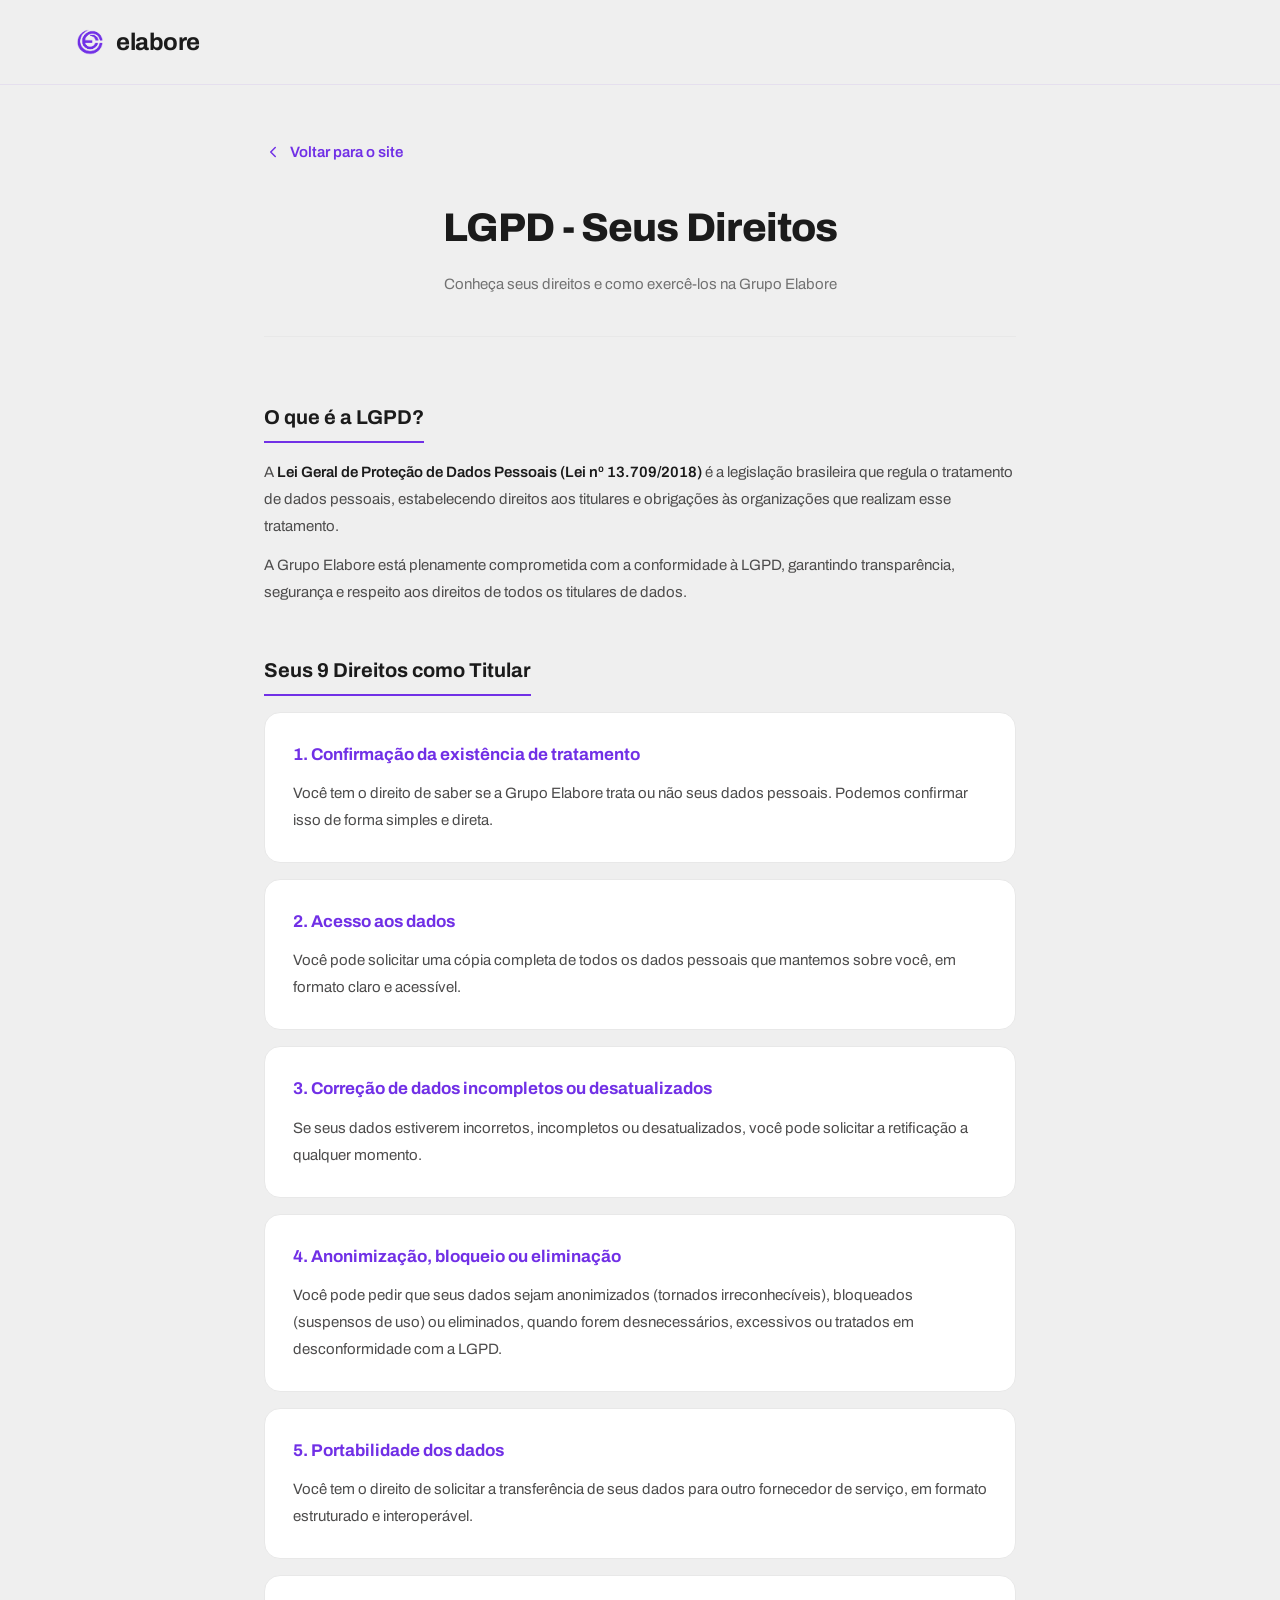
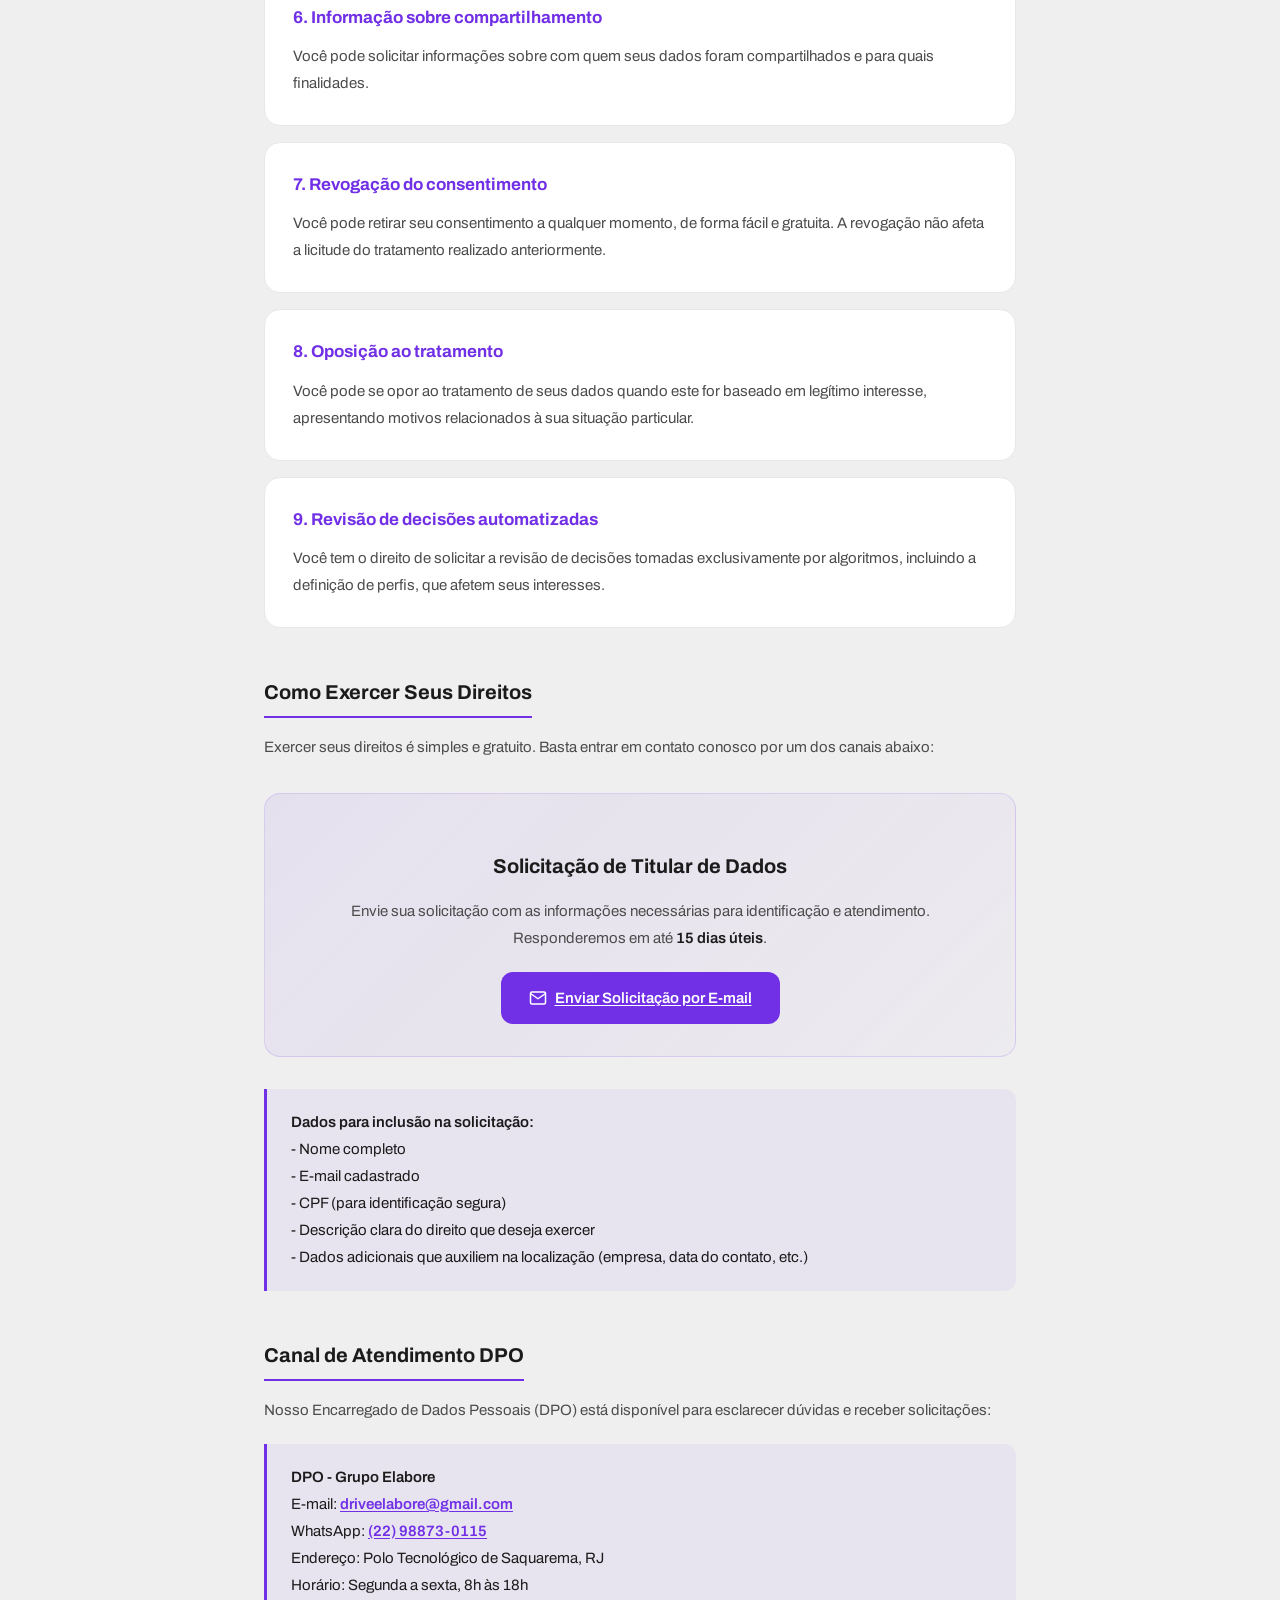
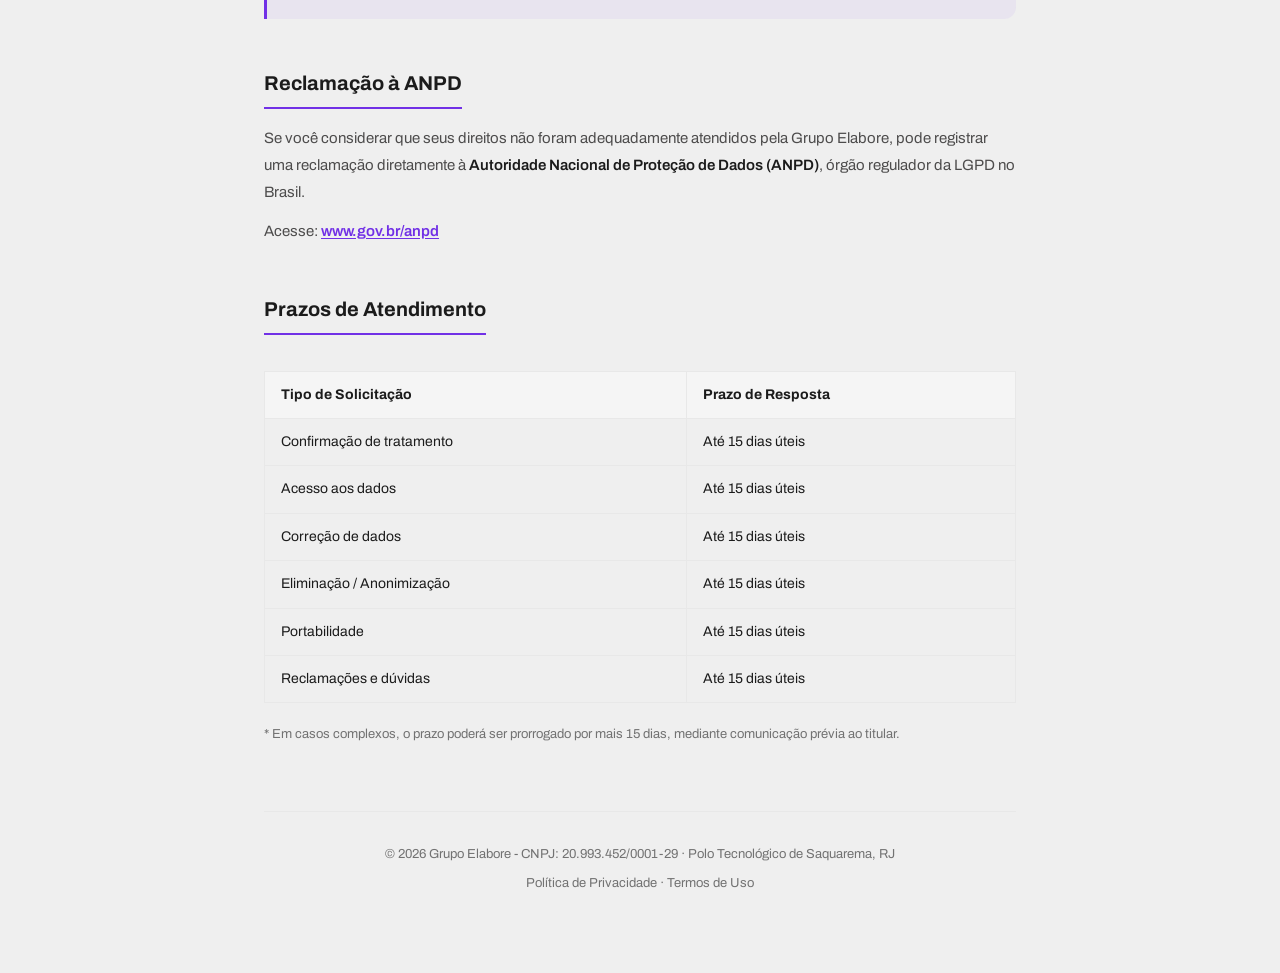
==== lgpd.html @ 18b0e6c8 "site completo" ====
<!DOCTYPE html>
<html lang="pt-BR">
<head>
    <meta charset="UTF-8">
    <meta name="viewport" content="width=device-width, initial-scale=1.0">
    <title>LGPD - Seus Direitos - Grupo Elabore</title>
    <meta name="description" content="Conheça seus direitos sob a LGPD e como exercê-los na Grupo Elabore. Canal direto para solicitações de titulares de dados.">
    <meta name="robots" content="index, follow">

    <link rel="icon" type="image/png" href="img/logo_elabore_roxo.png">
    <link rel="preconnect" href="https://fonts.googleapis.com">
    <link rel="preconnect" href="https://fonts.gstatic.com" crossorigin>
    <link href="https://fonts.googleapis.com/css2?family=Archivo:wght@300;400;500;600;700;800;900&display=swap" rel="stylesheet">
    <link rel="stylesheet" href="style.css">
    <style>
        .legal-page {
            padding: 140px 0 80px;
            background: var(--bg-base);
            min-height: 100vh;
        }
        .legal-page .container {
            max-width: 800px;
        }
        .legal-header {
            text-align: center;
            margin-bottom: 64px;
            padding-bottom: 40px;
            border-bottom: 1px solid var(--border-light);
        }
        .legal-header h1 {
            font-size: clamp(1.75rem, 4vw, 2.5rem);
            font-weight: 800;
            color: var(--text-primary);
            margin-bottom: 12px;
            letter-spacing: -0.02em;
        }
        .legal-header p {
            font-size: 0.9375rem;
            color: var(--text-tertiary);
        }
        .legal-section {
            margin-bottom: 48px;
        }
        .legal-section h2 {
            font-size: 1.25rem;
            font-weight: 700;
            color: var(--text-primary);
            margin-bottom: 16px;
            padding-bottom: 8px;
            border-bottom: 2px solid var(--purple-primary);
            display: inline-block;
        }
        .legal-section h3 {
            font-size: 1.0625rem;
            font-weight: 700;
            color: var(--text-primary);
            margin: 24px 0 12px;
        }
        .legal-section p, .legal-section li {
            font-size: 0.9375rem;
            color: var(--text-secondary);
            line-height: 1.8;
            margin-bottom: 12px;
        }
        .legal-section ul {
            list-style: disc;
            padding-left: 24px;
            margin-bottom: 16px;
        }
        .legal-section ul li {
            margin-bottom: 8px;
        }
        .legal-section strong {
            color: var(--text-primary);
            font-weight: 600;
        }
        .legal-section a {
            color: var(--purple-primary);
            font-weight: 600;
            text-decoration: underline;
            text-underline-offset: 2px;
        }
        .legal-section a:hover {
            color: var(--purple-dark);
        }
        .legal-highlight {
            background: rgba(113, 48, 230, 0.06);
            border-left: 3px solid var(--purple-primary);
            padding: 20px 24px;
            border-radius: 0 var(--radius-md) var(--radius-md) 0;
            margin: 20px 0;
        }
        .legal-highlight p {
            margin: 0;
            color: var(--text-primary);
        }
        .legal-card {
            background: var(--bg-card);
            border: 1px solid var(--border-light);
            border-radius: var(--radius-lg);
            padding: 28px;
            margin-bottom: 16px;
            transition: var(--transition-base);
        }
        .legal-card:hover {
            border-color: rgba(113, 48, 230, 0.2);
            box-shadow: 0 8px 32px rgba(113, 48, 230, 0.06);
        }
        .legal-card h3 {
            margin-top: 0;
            color: var(--purple-primary);
            font-size: 1.0625rem;
        }
        .legal-card p {
            margin-bottom: 0;
        }
        .contact-box {
            background: linear-gradient(135deg, rgba(113, 48, 230, 0.08), rgba(113, 48, 230, 0.02));
            border: 1px solid rgba(113, 48, 230, 0.15);
            border-radius: var(--radius-lg);
            padding: 32px;
            text-align: center;
            margin: 32px 0;
        }
        .contact-box h3 {
            font-size: 1.25rem;
            font-weight: 700;
            color: var(--text-primary);
            margin-bottom: 16px;
        }
        .contact-box p {
            color: var(--text-secondary);
            margin-bottom: 20px;
        }
        .contact-box a {
            display: inline-flex;
            align-items: center;
            gap: 8px;
            padding: 14px 28px;
            background: var(--purple-primary);
            color: var(--text-inverse);
            border-radius: var(--radius-md);
            font-weight: 600;
            font-size: 0.9375rem;
            transition: var(--transition-base);
        }
        .contact-box a:hover {
            background: var(--purple-dark);
            transform: translateY(-2px);
            box-shadow: 0 8px 24px rgba(113, 48, 230, 0.3);
        }
        .legal-footer {
            margin-top: 64px;
            padding-top: 32px;
            border-top: 1px solid var(--border-light);
            text-align: center;
        }
        .legal-footer p {
            font-size: 0.8125rem;
            color: var(--text-tertiary);
        }
        .back-link {
            display: inline-flex;
            align-items: center;
            gap: 8px;
            margin-bottom: 32px;
            color: var(--purple-primary);
            font-weight: 600;
            font-size: 0.9375rem;
            transition: var(--transition-fast);
        }
        .back-link:hover {
            color: var(--purple-dark);
            transform: translateX(-4px);
        }
        @media (max-width: 768px) {
            .legal-page {
                padding: 100px 0 60px;
            }
            .contact-box {
                padding: 24px 20px;
            }
        }
    </style>
<base target="_blank">
</head>
<body>
    <!-- Navigation -->
    <nav class="navbar scrolled" id="navbar">
        <div class="nav-container">
            <a href="index.html" class="nav-logo" target="_self">
                <img src="img/logo_elabore_roxo.png" alt="Grupo Elabore" class="logo-img" width="52" height="52">
                <span class="logo-text">elabore</span>
            </a>
        </div>
    </nav>

    <main class="legal-page">
        <div class="container">
            <a href="index.html" class="back-link" target="_self">
                <svg width="18" height="18" viewBox="0 0 24 24" fill="none" stroke="currentColor" stroke-width="2" stroke-linecap="round" stroke-linejoin="round"><polyline points="15 18 9 12 15 6"/></svg>
                Voltar para o site
            </a>

            <div class="legal-header">
                <h1>LGPD - Seus Direitos</h1>
                <p>Conheça seus direitos e como exercê-los na Grupo Elabore</p>
            </div>

            <div class="legal-section">
                <h2>O que é a LGPD?</h2>
                <p>A <strong>Lei Geral de Proteção de Dados Pessoais (Lei nº 13.709/2018)</strong> é a legislação brasileira que regula o tratamento de dados pessoais, estabelecendo direitos aos titulares e obrigações às organizações que realizam esse tratamento.</p>
                <p>A Grupo Elabore está plenamente comprometida com a conformidade à LGPD, garantindo transparência, segurança e respeito aos direitos de todos os titulares de dados.</p>
            </div>

            <div class="legal-section">
                <h2>Seus 9 Direitos como Titular</h2>

                <div class="legal-card">
                    <h3>1. Confirmação da existência de tratamento</h3>
                    <p>Você tem o direito de saber se a Grupo Elabore trata ou não seus dados pessoais. Podemos confirmar isso de forma simples e direta.</p>
                </div>

                <div class="legal-card">
                    <h3>2. Acesso aos dados</h3>
                    <p>Você pode solicitar uma cópia completa de todos os dados pessoais que mantemos sobre você, em formato claro e acessível.</p>
                </div>

                <div class="legal-card">
                    <h3>3. Correção de dados incompletos ou desatualizados</h3>
                    <p>Se seus dados estiverem incorretos, incompletos ou desatualizados, você pode solicitar a retificação a qualquer momento.</p>
                </div>

                <div class="legal-card">
                    <h3>4. Anonimização, bloqueio ou eliminação</h3>
                    <p>Você pode pedir que seus dados sejam anonimizados (tornados irreconhecíveis), bloqueados (suspensos de uso) ou eliminados, quando forem desnecessários, excessivos ou tratados em desconformidade com a LGPD.</p>
                </div>

                <div class="legal-card">
                    <h3>5. Portabilidade dos dados</h3>
                    <p>Você tem o direito de solicitar a transferência de seus dados para outro fornecedor de serviço, em formato estruturado e interoperável.</p>
                </div>

                <div class="legal-card">
                    <h3>6. Informação sobre compartilhamento</h3>
                    <p>Você pode solicitar informações sobre com quem seus dados foram compartilhados e para quais finalidades.</p>
                </div>

                <div class="legal-card">
                    <h3>7. Revogação do consentimento</h3>
                    <p>Você pode retirar seu consentimento a qualquer momento, de forma fácil e gratuita. A revogação não afeta a licitude do tratamento realizado anteriormente.</p>
                </div>

                <div class="legal-card">
                    <h3>8. Oposição ao tratamento</h3>
                    <p>Você pode se opor ao tratamento de seus dados quando este for baseado em legítimo interesse, apresentando motivos relacionados à sua situação particular.</p>
                </div>

                <div class="legal-card">
                    <h3>9. Revisão de decisões automatizadas</h3>
                    <p>Você tem o direito de solicitar a revisão de decisões tomadas exclusivamente por algoritmos, incluindo a definição de perfis, que afetem seus interesses.</p>
                </div>
            </div>

            <div class="legal-section">
                <h2>Como Exercer Seus Direitos</h2>
                <p>Exercer seus direitos é simples e gratuito. Basta entrar em contato conosco por um dos canais abaixo:</p>

                <div class="contact-box">
                    <h3>Solicitação de Titular de Dados</h3>
                    <p>Envie sua solicitação com as informações necessárias para identificação e atendimento. Responderemos em até <strong>15 dias úteis</strong>.</p>
                    <a href="mailto:driveelabore@gmail.com?subject=Solicitação%20LGPD%20-%20Exercício%20de%20Direitos">
                        <svg width="18" height="18" viewBox="0 0 24 24" fill="none" stroke="currentColor" stroke-width="2" stroke-linecap="round" stroke-linejoin="round"><path d="M4 4h16c1.1 0 2 .9 2 2v12c0 1.1-.9 2-2 2H4c-1.1 0-2-.9-2-2V6c0-1.1.9-2 2-2z"/><polyline points="22,6 12,13 2,6"/></svg>
                        Enviar Solicitação por E-mail
                    </a>
                </div>

                <div class="legal-highlight">
                    <p><strong>Dados para inclusão na solicitação:</strong><br>
                    - Nome completo<br>
                    - E-mail cadastrado<br>
                    - CPF (para identificação segura)<br>
                    - Descrição clara do direito que deseja exercer<br>
                    - Dados adicionais que auxiliem na localização (empresa, data do contato, etc.)</p>
                </div>
            </div>

            <div class="legal-section">
                <h2>Canal de Atendimento DPO</h2>
                <p>Nosso Encarregado de Dados Pessoais (DPO) está disponível para esclarecer dúvidas e receber solicitações:</p>
                <div class="legal-highlight">
                    <p><strong>DPO - Grupo Elabore</strong><br>
                    E-mail: <a href="mailto:driveelabore@gmail.com">driveelabore@gmail.com</a><br>
                    WhatsApp: <a href="https://wa.me/5522988730115">(22) 98873-0115</a><br>
                    Endereço: Polo Tecnológico de Saquarema, RJ<br>
                    Horário: Segunda a sexta, 8h às 18h</p>
                </div>
            </div>

            <div class="legal-section">
                <h2>Reclamação à ANPD</h2>
                <p>Se você considerar que seus direitos não foram adequadamente atendidos pela Grupo Elabore, pode registrar uma reclamação diretamente à <strong>Autoridade Nacional de Proteção de Dados (ANPD)</strong>, órgão regulador da LGPD no Brasil.</p>
                <p>Acesse: <a href="https://www.gov.br/anpd" target="_blank" rel="noopener noreferrer">www.gov.br/anpd</a></p>
            </div>

            <div class="legal-section">
                <h2>Prazos de Atendimento</h2>
                <table class="legal-table" style="width:100%; border-collapse:collapse; margin:20px 0; font-size:0.875rem;">
                    <thead>
                        <tr style="background:var(--bg-alt);">
                            <th style="padding:12px 16px; text-align:left; border:1px solid var(--border-light); font-weight:700;">Tipo de Solicitação</th>
                            <th style="padding:12px 16px; text-align:left; border:1px solid var(--border-light); font-weight:700;">Prazo de Resposta</th>
                        </tr>
                    </thead>
                    <tbody>
                        <tr>
                            <td style="padding:12px 16px; border:1px solid var(--border-light);">Confirmação de tratamento</td>
                            <td style="padding:12px 16px; border:1px solid var(--border-light);">Até 15 dias úteis</td>
                        </tr>
                        <tr>
                            <td style="padding:12px 16px; border:1px solid var(--border-light);">Acesso aos dados</td>
                            <td style="padding:12px 16px; border:1px solid var(--border-light);">Até 15 dias úteis</td>
                        </tr>
                        <tr>
                            <td style="padding:12px 16px; border:1px solid var(--border-light);">Correção de dados</td>
                            <td style="padding:12px 16px; border:1px solid var(--border-light);">Até 15 dias úteis</td>
                        </tr>
                        <tr>
                            <td style="padding:12px 16px; border:1px solid var(--border-light);">Eliminação / Anonimização</td>
                            <td style="padding:12px 16px; border:1px solid var(--border-light);">Até 15 dias úteis</td>
                        </tr>
                        <tr>
                            <td style="padding:12px 16px; border:1px solid var(--border-light);">Portabilidade</td>
                            <td style="padding:12px 16px; border:1px solid var(--border-light);">Até 15 dias úteis</td>
                        </tr>
                        <tr>
                            <td style="padding:12px 16px; border:1px solid var(--border-light);">Reclamações e dúvidas</td>
                            <td style="padding:12px 16px; border:1px solid var(--border-light);">Até 15 dias úteis</td>
                        </tr>
                    </tbody>
                </table>
                <p style="font-size:0.8125rem; color:var(--text-tertiary);">* Em casos complexos, o prazo poderá ser prorrogado por mais 15 dias, mediante comunicação prévia ao titular.</p>
            </div>

            <div class="legal-footer">
                <p>© 2026 Grupo Elabore - CNPJ: 20.993.452/0001-29 · Polo Tecnológico de Saquarema, RJ</p>
                <p style="margin-top: 8px;"><a href="politica-de-privacidade.html" target="_self">Política de Privacidade</a> · <a href="termos-de-uso.html" target="_self">Termos de Uso</a></p>
            </div>
        </div>
    </main>
</body>
</html>
---- style.css ----
/* ========================================
   GRUPO ELABORE - STYLE.CSS
   Light Mode Premium | Paleta: Branco · Preto · Roxo
   ======================================== */

/* CSS Variables - Paleta Light Mode Elabore */
:root {
    /* Roxo - Cor de Destaque */
    --purple-primary: #7130E6;
    --purple-light: #9B6AF0;
    --purple-dark: #5A1EB8;
    --purple-glow: rgba(113, 48, 230, 0.12);

    /* Fundos */
    --bg-base: #EFEFEF;
    --bg-card: #FFFFFF;
    --bg-alt: #F5F5F5;
    --bg-dark: #1B1B1B;
    --bg-dark-pure: #000000;

    /* Textos */
    --text-primary: #1B1B1B;
    --text-secondary: #4D4C4C;
    --text-tertiary: #727272;
    --text-muted: #989595;
    --text-inverse: #FFFFFF;

    /* Bordas */
    --border-light: #E8E8E8;
    --border-medium: #D9D9D9;
    --border-dark: #272727;

    /* Tipografia */
    --font-family: 'Archivo', -apple-system, BlinkMacSystemFont, 'Segoe UI', sans-serif;

    /* Espaçamento */
    --section-padding: 140px;
    --container-max: 1200px;
    --container-padding: 24px;

    /* Transições */
    --transition-fast: 0.2s cubic-bezier(0.4, 0, 0.2, 1);
    --transition-base: 0.3s cubic-bezier(0.4, 0, 0.2, 1);
    --transition-slow: 0.5s cubic-bezier(0.4, 0, 0.2, 1);
    --transition-smooth: 0.6s cubic-bezier(0.16, 1, 0.3, 1);

    /* Bordas */
    --radius-sm: 6px;
    --radius-md: 12px;
    --radius-lg: 16px;
    --radius-xl: 24px;
}

/* Reset & Base */
*, *::before, *::after {
    margin: 0;
    padding: 0;
    box-sizing: border-box;
}

html {
    scroll-behavior: smooth;
    font-size: 16px;
    -webkit-font-smoothing: antialiased;
    -moz-osx-font-smoothing: grayscale;
}

body {
    font-family: var(--font-family);
    background-color: var(--bg-base);
    color: var(--text-primary);
    line-height: 1.6;
    overflow-x: hidden;
}

a {
    color: inherit;
    text-decoration: none;
}

ul {
    list-style: none;
}

img {
    max-width: 100%;
    height: auto;
    display: block;
}

/* Container */
.container {
    max-width: var(--container-max);
    margin: 0 auto;
    padding: 0 var(--container-padding);
}

/* ========================================
   NAVIGATION
   ======================================== */

.navbar {
    position: fixed;
    top: 0;
    left: 0;
    right: 0;
    z-index: 1000;
    padding: 20px 0;
    transition: var(--transition-base);
    transform: translateY(0) !important;
}

.navbar.scrolled {
    background: rgba(239, 239, 239, 0.92);
    backdrop-filter: blur(20px);
    -webkit-backdrop-filter: blur(20px);
    border-bottom: 1px solid rgba(113, 48, 230, 0.08);
    padding: 16px 0;
}

.nav-container {
    max-width: var(--container-max);
    margin: 0 auto;
    padding: 0 var(--container-padding);
    display: flex;
    align-items: center;
    justify-content: space-between;
}

.nav-logo {
    display: flex;
    align-items: center;
    gap: 0px;
    color: var(--text-primary);
    font-weight: 700;
    font-size: 1.5rem;
    letter-spacing: -0.02em;
    transition: var(--transition-fast);
}

.logo-img {
    width: 52px;
    height: 52px;
    object-fit: contain;
    transition: var(--transition-base);
}

.nav-logo:hover .logo-img {
    transform: rotate(8deg) scale(1.05);
}

.logo-text {
    position: relative;
}

.logo-text::after {
    content: '';
    position: absolute;
    bottom: -2px;
    left: 0;
    width: 0;
    height: 2px;
    background: var(--purple-primary);
    transition: var(--transition-base);
}

.nav-logo:hover .logo-text::after {
    width: 100%;
}

.nav-menu {
    display: flex;
    align-items: center;
    gap: 8px;
}

.nav-link {
    padding: 10px 18px;
    font-size: 0.875rem;
    font-weight: 500;
    color: var(--text-tertiary);
    border-radius: var(--radius-md);
    transition: var(--transition-fast);
    position: relative;
}

.nav-link:hover {
    color: var(--text-primary);
    background: rgba(0, 0, 0, 0.04);
}

.nav-link.active {
    color: var(--purple-primary);
    background: rgba(113, 48, 230, 0.08);
    font-weight: 600;
}

.nav-cta {
    background: var(--purple-primary);
    color: var(--text-inverse) !important;
    font-weight: 600;
    margin-left: 8px;
}

.nav-cta:hover {
    background: var(--purple-dark);
    transform: translateY(-1px);
    box-shadow: 0 4px 20px rgba(113, 48, 230, 0.3);
}

.nav-cta.active {
    background: var(--purple-dark);
    color: var(--text-inverse) !important;
}

/* Mobile Menu Toggle */
.nav-toggle {
    display: none;
    flex-direction: column;
    gap: 5px;
    background: none;
    border: none;
    cursor: pointer;
    padding: 8px;
    z-index: 1001;
}

.nav-toggle span {
    display: block;
    width: 24px;
    height: 2px;
    background: var(--text-primary);
    border-radius: 2px;
    transition: var(--transition-base);
    transform-origin: center;
}

.nav-toggle.active span:nth-child(1) {
    transform: translateY(7px) rotate(45deg);
}

.nav-toggle.active span:nth-child(2) {
    opacity: 0;
    transform: scaleX(0);
}

.nav-toggle.active span:nth-child(3) {
    transform: translateY(-7px) rotate(-45deg);
}

/* ========================================
   HERO SECTION
   ======================================== */

.hero {
    position: relative;
    min-height: 100vh;
    display: flex;
    align-items: center;
    justify-content: center;
    overflow: hidden;
    padding: 120px 0 80px;
    background: var(--bg-base);
}

.hero-bg {
    position: absolute;
    inset: 0;
    z-index: 0;
}

.hero-gradient {
    position: absolute;
    inset: 0;
    background: 
        radial-gradient(ellipse 80% 60% at 50% 120%, rgba(113, 48, 230, 0.10) 0%, transparent 70%),
        radial-gradient(ellipse 50% 40% at 80% 20%, rgba(113, 48, 230, 0.05) 0%, transparent 60%);
}

.hero-grid {
    position: absolute;
    inset: 0;
    background-image: 
        linear-gradient(rgba(113, 48, 230, 0.05) 1px, transparent 1px),
        linear-gradient(90deg, rgba(113, 48, 230, 0.05) 1px, transparent 1px);
    background-size: 60px 60px;
    mask-image: radial-gradient(ellipse 70% 60% at 50% 50%, black 40%, transparent 80%);
    -webkit-mask-image: radial-gradient(ellipse 70% 60% at 50% 50%, black 40%, transparent 80%);
}

.hero-content {
    position: relative;
    z-index: 1;
    max-width: 1200px;
    margin: 0 auto;
    padding: 0 var(--container-padding);
    display: grid;
    grid-template-columns: 1.1fr 0.9fr;
    gap: 60px;
    align-items: center;
    width: 100%;
}

.hero-text {
    text-align: left;
}

.hero-title {
    font-size: clamp(2.5rem, 5vw, 4rem);
    font-weight: 800;
    line-height: 1.15;
    letter-spacing: -0.03em;
    color: var(--text-primary);
    margin-bottom: 28px;
}

/* Desktop: 2 line groups, inline words */
.hero-line-group {
    display: block;
}

.hero-title .line {
    display: inline;
    margin-right: 0.3em;
}

.hero-title .line:last-child {
    margin-right: 0;
}

.hero-subtitle {
    font-size: clamp(1rem, 1.5vw, 1.25rem);
    color: var(--text-secondary);
    max-width: 540px;
    line-height: 1.7;
    font-weight: 400;
    margin-bottom: 40px;
}

.hero-actions {
    display: flex;
    gap: 16px;
    flex-wrap: wrap;
    margin-bottom: 0;
}

/* Hero Visual / Image */
.hero-visual {
    position: relative;
    display: flex;
    align-items: center;
    justify-content: center;
}

.hero-image-wrap {
    position: relative;
    width: 100%;
    border-radius: var(--radius-xl);
    overflow: hidden;
    box-shadow: 0 24px 80px rgba(113, 48, 230, 0.15), 0 8px 24px rgba(0, 0, 0, 0.08);
}

.hero-image {
    width: 100%;
    height: auto;
    display: block;
    border-radius: var(--radius-xl);
    transition: var(--transition-slow);
}

.hero-image-glow {
    position: absolute;
    inset: -20px;
    background: radial-gradient(circle at 50% 50%, rgba(113, 48, 230, 0.2) 0%, transparent 70%);
    z-index: -1;
    filter: blur(40px);
    opacity: 0.6;
}

.hero-visual:hover .hero-image {
    transform: scale(1.02);
}

/* Buttons */
.btn {
    display: inline-flex;
    align-items: center;
    gap: 10px;
    padding: 14px 28px;
    font-family: var(--font-family);
    font-size: 0.9375rem;
    font-weight: 600;
    border-radius: var(--radius-md);
    border: none;
    cursor: pointer;
    transition: var(--transition-base);
    position: relative;
    overflow: hidden;
}

.btn-primary {
    background: var(--purple-primary);
    color: var(--text-inverse);
}

.btn-primary::before {
    content: '';
    position: absolute;
    inset: 0;
    background: linear-gradient(135deg, var(--purple-light), var(--purple-primary));
    opacity: 0;
    transition: var(--transition-base);
}

.btn-primary:hover {
    transform: translateY(-2px);
    box-shadow: 0 8px 32px rgba(113, 48, 230, 0.3);
}

.btn-primary:hover::before {
    opacity: 1;
}

.btn-primary span,
.btn-primary svg {
    position: relative;
    z-index: 1;
}

.btn-ghost {
    background: transparent;
    color: var(--text-secondary);
    border: 1.5px solid var(--border-light);
}

.btn-ghost:hover {
    border-color: var(--purple-primary);
    color: var(--purple-primary);
    background: rgba(113, 48, 230, 0.04);
}

.btn-ghost-light {
    color: rgba(255, 255, 255, 0.85);
    border-color: rgba(255, 255, 255, 0.25);
}

.btn-ghost-light:hover {
    background: rgba(255, 255, 255, 0.1);
    border-color: rgba(255, 255, 255, 0.5);
    color: var(--text-inverse);
}

.btn-large {
    padding: 18px 36px;
    font-size: 1rem;
}

.btn-full {
    width: 100%;
    justify-content: center;
}

/* Hero Stats */
.hero-stats {
    grid-column: 1 / -1;
    display: flex;
    align-items: center;
    justify-content: flex-start;
    gap: 40px;
    flex-wrap: wrap;
    margin-top: 48px;
    padding-top: 48px;
    border-top: 1px solid var(--border-light);
}

.stat {
    text-align: left;
}

.stat-number {
    font-size: 2.5rem;
    font-weight: 800;
    color: var(--text-primary);
    line-height: 1;
}

.stat-suffix {
    font-size: 1.5rem;
    font-weight: 700;
    color: var(--purple-primary);
}

.stat-label {
    display: block;
    font-size: 0.8125rem;
    color: var(--text-tertiary);
    margin-top: 8px;
    font-weight: 500;
}

.stat-divider {
    width: 1px;
    height: 40px;
    background: var(--border-medium);
}

/* ========================================
   LEAD FORM SECTION
   ======================================== */

.lead-form {
    padding: 48px 0;
    background: var(--bg-base);
    position: relative;
    z-index: 2;
}

.lead-form-header {
    text-align: center;
    margin-bottom: 40px;
}

.lead-form-title {
    font-size: clamp(1.5rem, 3vw, 2rem);
    font-weight: 800;
    line-height: 1.2;
    letter-spacing: -0.02em;
    color: var(--text-primary);
    margin-bottom: 12px;
}

.lead-form-subtitle {
    font-size: 1rem;
    color: var(--text-secondary);
    line-height: 1.6;
}

.lead-form-wrapper {
    max-width: 520px;
    margin: 0 auto;
    border-radius: 24px;
    padding: 0;
}

.lead-form-grid {
    display: flex;
    flex-direction: column;
    gap: 16px;
}

.form-field {
    position: relative;
}

.form-field--full {
    width: 100%;
}

.form-field input,
.form-field select {
    width: 100%;
    padding: 18px 18px;
    background: var(--bg-card);
    border: 1px solid var(--border-light);
    border-radius: 8px;
    font-family: var(--font-family);
    font-size: 1rem;
    color: var(--text-primary);
    outline: none;
    transition: var(--transition-fast);
    appearance: none;
    -webkit-appearance: none;
    box-shadow: 0 1px 3px rgba(0, 0, 0, 0.04);
}

.form-field input::placeholder {
    color: var(--text-muted);
}

.form-field input:focus,
.form-field select:focus {
    border-color: var(--purple-primary);
    box-shadow: 0 0 0 3px rgba(113, 48, 230, 0.1);
}

.form-field select {
    cursor: pointer;
    background-image: url("data:image/svg+xml,%3Csvg xmlns='http://www.w3.org/2000/svg' width='16' height='16' viewBox='0 0 24 24' fill='none' stroke='%23989595' stroke-width='2'%3E%3Cpolyline points='6 9 12 15 18 9'%3E%3C/polyline%3E%3C/svg%3E");
    background-repeat: no-repeat;
    background-position: right 16px center;
    padding-right: 44px;
    color: var(--text-muted);
}

.form-field select:valid {
    color: var(--text-primary);
}

.form-field select option {
    color: var(--text-primary);
    background: var(--bg-card);
}

.form-field--phone {
    display: flex;
    align-items: center;
    background: var(--bg-card);
    border: 1px solid var(--border-light);
    border-radius: 8px;
    padding: 0 18px;
    transition: var(--transition-fast);
    box-shadow: 0 1px 3px rgba(0, 0, 0, 0.04);
}

.form-field--phone:focus-within {
    border-color: var(--purple-primary);
    box-shadow: 0 0 0 3px rgba(113, 48, 230, 0.1);
}

.phone-flag {
    font-size: 1.25rem;
    margin-right: 10px;
    line-height: 1;
    user-select: none;
}

.form-field--phone input {
    border: none;
    background: transparent;
    padding: 18px 0;
    box-shadow: none;
    flex: 1;
}

.form-field--phone input:focus {
    box-shadow: none;
}

.btn-lead {
    width: 100%;
    padding: 20px 28px;
    background: #16a34a;
    color: #FFFFFF;
    font-family: var(--font-family);
    font-size: 1.0625rem;
    font-weight: 700;
    border: none;
    border-radius: 8px;
    cursor: pointer;
    transition: var(--transition-base);
    display: flex;
    align-items: center;
    justify-content: center;
    gap: 10px;
    letter-spacing: -0.01em;
    box-shadow: 0 2px 8px rgba(22, 163, 74, 0.15);
}

.btn-lead:hover {
    background: #15803d;
    transform: translateY(-2px);
    box-shadow: 0 8px 24px rgba(22, 163, 74, 0.3);
}

.btn-lead:active {
    transform: translateY(0);
}

/* ========================================
   SECTIONS COMMON
   ======================================== */

.section-eyebrow {
    display: inline-flex;
    align-items: center;
    gap: 12px;
    margin-bottom: 24px;
    font-size: 0.8125rem;
    font-weight: 600;
    letter-spacing: 0.15em;
    text-transform: uppercase;
    color: var(--purple-primary);
}

.eyebrow-line {
    display: block;
    width: 32px;
    height: 1px;
    background: var(--purple-primary);
}

.section-title {
    font-size: clamp(1.875rem, 4vw, 3rem);
    font-weight: 800;
    line-height: 1.15;
    letter-spacing: -0.02em;
    color: var(--text-primary);
}

.section-title .highlight {
    color: var(--purple-primary);
}

.section-body {
    font-size: 1.0625rem;
    color: var(--text-secondary);
    line-height: 1.8;
    margin-bottom: 20px;
}

.section-header {
    margin-bottom: 64px;
}

.section-header.center {
    text-align: center;
}

/* ========================================
   ABOUT SECTION
   ======================================== */

.about {
    padding: var(--section-padding) 0;
    background: var(--bg-base);
    position: relative;
}

.about::before {
    content: '';
    position: absolute;
    top: 0;
    left: 0;
    right: 0;
    height: 1px;
    background: linear-gradient(90deg, transparent, var(--border-light), transparent);
}

.about-grid {
    display: grid;
    grid-template-columns: 1.3fr 0.7fr;
    gap: 60px;
    align-items: start;
}

.about-text {
    position: static;
}

.about-title {
    font-size: clamp(1.75rem, 3.5vw, 2.5rem);
    line-height: 1.25;
    margin-bottom: 32px;
}

.about-visual {
    display: flex;
    flex-direction: column;
    gap: 20px;
}

.pillars-column {
    display: flex;
    flex-direction: column;
    gap: 16px;
}

.pillar-card {
    background: linear-gradient(135deg, rgba(113, 48, 230, 0.04), rgba(255, 255, 255, 0.9));
    border: 1px solid var(--border-light);
    border-radius: var(--radius-lg);
    padding: 28px;
    transition: var(--transition-base);
    position: relative;
    overflow: hidden;
    box-shadow: 0 2px 12px rgba(0, 0, 0, 0.03);
}

.pillar-card::before {
    content: '';
    position: absolute;
    top: 0;
    left: 0;
    width: 3px;
    height: 100%;
    background: var(--purple-primary);
    transform: scaleY(0);
    transition: var(--transition-base);
}

.pillar-card:hover {
    border-color: rgba(113, 48, 230, 0.2);
    transform: translateX(8px);
    background: linear-gradient(135deg, rgba(113, 48, 230, 0.06), rgba(255, 255, 255, 1));
    box-shadow: 0 8px 32px rgba(113, 48, 230, 0.08);
}

.pillar-card:hover::before {
    transform: scaleY(1);
}

.pillar-icon {
    width: 48px;
    height: 48px;
    display: flex;
    align-items: center;
    justify-content: center;
    background: rgba(113, 48, 230, 0.08);
    border-radius: var(--radius-md);
    color: var(--purple-primary);
    margin-bottom: 16px;
}

.pillar-card h3 {
    font-size: 1.125rem;
    font-weight: 700;
    color: var(--text-primary);
    margin-bottom: 8px;
}

.pillar-card p {
    font-size: 0.9375rem;
    color: var(--text-tertiary);
    line-height: 1.6;
}

/* ========================================
   SERVICES SECTION
   ======================================== */

.services {
    padding: var(--section-padding) 0;
    background: var(--bg-alt);
    position: relative;
}

.services-grid {
    display: grid;
    grid-template-columns: repeat(4, 1fr);
    gap: 24px;
}

.service-card {
    background: var(--bg-card);
    border: 1px solid var(--border-light);
    border-radius: var(--radius-lg);
    padding: 36px;
    transition: var(--transition-base);
    position: relative;
    overflow: hidden;
    box-shadow: 0 2px 12px rgba(0, 0, 0, 0.03);
}

.service-card::after {
    content: '';
    position: absolute;
    top: 0;
    left: 0;
    right: 0;
    height: 1px;
    background: linear-gradient(90deg, transparent, var(--purple-primary), transparent);
    opacity: 0;
    transition: var(--transition-base);
}

.service-card:hover {
    border-color: rgba(113, 48, 230, 0.2);
    transform: translateY(-4px);
    box-shadow: 0 20px 60px rgba(0, 0, 0, 0.08);
}

.service-card:hover::after {
    opacity: 1;
}

.service-number {
    font-size: 0.75rem;
    font-weight: 700;
    color: var(--purple-primary);
    letter-spacing: 0.1em;
    margin-bottom: 20px;
    opacity: 0.7;
}

.service-icon {
    width: 44px;
    height: 44px;
    display: flex;
    align-items: center;
    justify-content: center;
    background: rgba(113, 48, 230, 0.06);
    border-radius: var(--radius-sm);
    color: var(--purple-primary);
    margin-bottom: 20px;
}

.service-card h3 {
    font-size: 1.125rem;
    font-weight: 700;
    color: var(--text-primary);
    margin-bottom: 12px;
    line-height: 1.3;
}

.service-card > p {
    font-size: 0.9375rem;
    color: var(--text-tertiary);
    line-height: 1.6;
    margin-bottom: 20px;
}

.service-list {
    display: flex;
    flex-direction: column;
    gap: 10px;
}

.service-list li {
    font-size: 0.875rem;
    color: var(--text-secondary);
    line-height: 1.5;
    position: relative;
    padding-left: 20px;
}

.service-list li::before {
    content: '';
    position: absolute;
    left: 0;
    top: 7px;
    width: 8px;
    height: 8px;
    background: var(--purple-primary);
    border-radius: 50%;
    opacity: 0.8;
}

/* ========================================
   METHODOLOGY SECTION
   ======================================== */

.methodology {
    padding: var(--section-padding) 0;
    background: var(--bg-base);
    position: relative;
}

.methodology-timeline {
    position: relative;
    max-width: 800px;
    margin: 0 auto;
}

.timeline-line {
    position: absolute;
    left: 50%;
    top: 0;
    bottom: 0;
    width: 1px;
    background: linear-gradient(to bottom, var(--border-light), var(--purple-primary), var(--border-light));
    transform: translateX(-50%);
}

.timeline-steps {
    display: flex;
    flex-direction: column;
    gap: 48px;
}

.timeline-step {
    display: flex;
    align-items: flex-start;
    gap: 40px;
    position: relative;
}

.timeline-step:nth-child(odd) {
    flex-direction: row;
    padding-right: calc(50% + 40px);
    text-align: right;
}

.timeline-step:nth-child(even) {
    flex-direction: row-reverse;
    padding-left: calc(50% + 40px);
    text-align: left;
}

.step-number {
    position: absolute;
    left: 50%;
    transform: translateX(-50%);
    width: 48px;
    height: 48px;
    display: flex;
    align-items: center;
    justify-content: center;
    background: var(--bg-card);
    border: 2px solid var(--purple-primary);
    border-radius: 50%;
    font-size: 0.875rem;
    font-weight: 700;
    color: var(--purple-primary);
    z-index: 2;
    box-shadow: 0 0 20px rgba(113, 48, 230, 0.1);
}

.step-content h3 {
    font-size: 1.25rem;
    font-weight: 700;
    color: var(--text-primary);
    margin-bottom: 8px;
}

.step-content p {
    font-size: 0.9375rem;
    color: var(--text-tertiary);
    line-height: 1.6;
}

/* ========================================
   DIFFERENTIATORS SECTION
   ======================================== */

.differentiators {
    padding: var(--section-padding) 0;
    background: var(--bg-alt);
}

.diff-grid {
    display: grid;
    grid-template-columns: 1fr 1.2fr;
    gap: 80px;
    align-items: start;
}

.diff-left {
    position: sticky;
    top: 120px;
}

.diff-right {
    display: flex;
    flex-direction: column;
    gap: 28px;
}

.diff-item {
    display: flex;
    gap: 20px;
    align-items: flex-start;
    padding: 24px;
    border-radius: var(--radius-lg);
    transition: var(--transition-base);
    border: 1px solid transparent;
    background: var(--bg-card);
    box-shadow: 0 2px 12px rgba(0, 0, 0, 0.03);
}

.diff-item:hover {
    background: rgba(113, 48, 230, 0.03);
    border-color: rgba(113, 48, 230, 0.12);
    box-shadow: 0 8px 32px rgba(113, 48, 230, 0.06);
}

.diff-check {
    width: 36px;
    height: 36px;
    min-width: 36px;
    display: flex;
    align-items: center;
    justify-content: center;
    background: rgba(113, 48, 230, 0.1);
    border-radius: 50%;
    color: var(--purple-primary);
    margin-top: 2px;
}

.diff-text h4 {
    font-size: 1.0625rem;
    font-weight: 700;
    color: var(--text-primary);
    margin-bottom: 6px;
}

.diff-text p {
    font-size: 0.9375rem;
    color: var(--text-tertiary);
    line-height: 1.6;
}

/* ========================================
   RESULTS / TESTIMONIALS
   ======================================== */

.results {
    padding: var(--section-padding) 0;
    background: var(--bg-base);
    position: relative;
}

.results::before {
    content: '';
    position: absolute;
    top: 0;
    left: 0;
    right: 0;
    height: 1px;
    background: linear-gradient(90deg, transparent, var(--border-light), transparent);
}

.testimonials-grid {
    display: grid;
    grid-template-columns: repeat(3, 1fr);
    gap: 24px;
}

.testimonial-card {
    background: linear-gradient(135deg, rgba(255,255,255,0.95), rgba(245,245,245,0.95));
    border: 1px solid var(--border-light);
    border-radius: var(--radius-lg);
    padding: 36px;
    transition: var(--transition-base);
    position: relative;
    box-shadow: 0 2px 12px rgba(0, 0, 0, 0.03);
}

.testimonial-card:hover {
    border-color: rgba(113, 48, 230, 0.15);
    transform: translateY(-4px);
    box-shadow: 0 20px 60px rgba(0, 0, 0, 0.06);
}

.testimonial-quote {
    color: var(--purple-primary);
    opacity: 0.3;
    margin-bottom: 20px;
}

.testimonial-text {
    font-size: 1rem;
    color: var(--text-secondary);
    line-height: 1.7;
    margin-bottom: 28px;
    font-style: italic;
}

.testimonial-author {
    display: flex;
    align-items: center;
    gap: 14px;
}

.author-avatar {
    width: 44px;
    height: 44px;
    border-radius: 50%;
    object-fit: cover;
    display: block;
    border: 2px solid rgba(113, 48, 230, 0.15);
}

.author-info {
    display: flex;
    flex-direction: column;
}

.author-name {
    font-size: 0.9375rem;
    font-weight: 600;
    color: var(--text-primary);
}

.author-role {
    font-size: 0.8125rem;
    color: var(--text-tertiary);
}

/* ========================================
   CLIENTS SECTION - CAROUSEL
   ======================================== */

.clients {
    padding: var(--section-padding) 0;
    background: var(--bg-alt);
    position: relative;
}

/* Carousel Container */
.clients-carousel {
    position: relative;
    max-width: 100%;
    margin: 0 auto;
}

.carousel-viewport {
    overflow: hidden;
    border-radius: var(--radius-lg);
    padding: 8px 0;
}

.carousel-track {
    display: flex;
    gap: 20px;
    transition: transform 0.5s cubic-bezier(0.16, 1, 0.3, 1);
    will-change: transform;
}

/* Client Cards - Fundo Roxo Escuro */
.client-card {
    background: #1a0a2e;
    border: 1px solid rgba(113, 48, 230, 0.25);
    border-radius: var(--radius-lg);
    padding: 32px 24px;
    display: flex;
    align-items: center;
    justify-content: center;
    min-height: 180px;
    min-width: 220px;
    flex: 0 0 calc(25% - 15px);
    transition: var(--transition-base);
    box-shadow: 0 4px 20px rgba(0, 0, 0, 0.25);
    position: relative;
    overflow: hidden;
}

.client-card::before {
    content: '';
    position: absolute;
    top: 0;
    left: 0;
    right: 0;
    height: 2px;
    background: linear-gradient(90deg, transparent, var(--purple-primary), transparent);
    opacity: 0;
    transition: var(--transition-base);
}

.client-card:hover {
    border-color: var(--purple-primary);
    transform: translateY(-6px);
    box-shadow: 0 16px 48px rgba(113, 48, 230, 0.25);
}

.client-card:hover::before {
    opacity: 1;
}

.client-logo-wrap {
    display: flex;
    align-items: center;
    justify-content: center;
    width: 100%;
    height: 100%;
}

.client-logo-wrap img {
    max-width: 100%;
    max-height: 110px;
    width: auto;
    height: auto;
    object-fit: contain;
    filter: brightness(0.85) opacity(0.95);
    transition: var(--transition-base);
}

.client-card:hover .client-logo-wrap img {
    filter: brightness(1.15) opacity(1);
}

/* Logo Daniela Vianello - destaque ampliado */
.logo-daniela img {
    transform: scale(2.4);
    filter: brightness(0.95) opacity(1);
    max-height: 160px;
}

.client-card:hover .logo-daniela img {
    transform: scale(2.6);
    filter: brightness(1.25) opacity(1);
}

/* Carousel Buttons */
.carousel-btn {
    position: absolute;
    top: 50%;
    transform: translateY(-50%);
    width: 48px;
    height: 48px;
    display: flex;
    align-items: center;
    justify-content: center;
    background: var(--bg-card);
    border: 1px solid var(--border-light);
    border-radius: 50%;
    color: var(--text-secondary);
    cursor: pointer;
    transition: var(--transition-base);
    z-index: 10;
    box-shadow: 0 4px 16px rgba(0, 0, 0, 0.08);
}

.carousel-btn:hover {
    background: var(--purple-primary);
    border-color: var(--purple-primary);
    color: var(--text-inverse);
    transform: translateY(-50%) scale(1.08);
    box-shadow: 0 8px 24px rgba(113, 48, 230, 0.3);
}

.carousel-btn:active {
    transform: translateY(-50%) scale(0.96);
}

.carousel-btn:disabled {
    opacity: 0.35;
    cursor: not-allowed;
    background: var(--bg-card);
    border-color: var(--border-light);
    color: var(--text-muted);
    transform: translateY(-50%);
    box-shadow: none;
}

.carousel-prev {
    left: -24px;
}

.carousel-next {
    right: -24px;
}

/* Carousel Dots */
.carousel-dots {
    display: flex;
    justify-content: center;
    gap: 10px;
    margin-top: 32px;
}

.carousel-dot {
    width: 10px;
    height: 10px;
    border-radius: 50%;
    background: var(--border-medium);
    border: none;
    cursor: pointer;
    transition: var(--transition-base);
    padding: 0;
}

.carousel-dot.active {
    background: var(--purple-primary);
    transform: scale(1.2);
    box-shadow: 0 0 0 4px rgba(113, 48, 230, 0.15);
}

.carousel-dot:hover {
    background: var(--purple-light);
}

/* ========================================
   CTA SECTION
   ======================================== */

.cta {
    position: relative;
    padding: var(--section-padding) 0;
    overflow: hidden;
    background: var(--bg-dark);
    color: var(--text-inverse);
}

.cta-bg {
    position: absolute;
    inset: 0;
    z-index: 0;
}

.cta-gradient {
    position: absolute;
    inset: 0;
    background: 
        radial-gradient(ellipse 60% 80% at 50% 50%, rgba(113, 48, 230, 0.15) 0%, transparent 70%),
        radial-gradient(ellipse 40% 50% at 20% 80%, rgba(113, 48, 230, 0.08) 0%, transparent 60%);
}

.cta-content {
    position: relative;
    z-index: 1;
    text-align: center;
    max-width: 700px;
    margin: 0 auto;
}

.cta-eyebrow {
    display: inline-flex;
    align-items: center;
    gap: 12px;
    margin-bottom: 24px;
    font-size: 0.8125rem;
    font-weight: 600;
    letter-spacing: 0.15em;
    text-transform: uppercase;
    color: var(--purple-light);
}

.cta-title {
    font-size: clamp(2rem, 5vw, 3.5rem);
    font-weight: 800;
    line-height: 1.1;
    letter-spacing: -0.02em;
    color: var(--text-inverse);
    margin-bottom: 20px;
}

.cta-title .highlight {
    color: var(--purple-light);
}

.cta-subtitle {
    font-size: 1.0625rem;
    color: rgba(255, 255, 255, 0.7);
    line-height: 1.7;
    margin-bottom: 40px;
}

.cta-actions {
    display: flex;
    gap: 16px;
    justify-content: center;
    flex-wrap: wrap;
    margin-bottom: 20px;
}

.cta-note {
    font-size: 0.8125rem;
    color: rgba(255, 255, 255, 0.5);
}

/* ========================================
   TEAM SECTION
   ======================================== */

.team {
    padding: var(--section-padding) 0;
    background: var(--bg-base);
    position: relative;
}

.team::before {
    content: '';
    position: absolute;
    top: 0;
    left: 0;
    right: 0;
    height: 1px;
    background: linear-gradient(90deg, transparent, var(--border-light), transparent);
}

.team-grid {
    display: grid;
    grid-template-columns: repeat(5, 1fr);
    gap: 24px;
}

.team-card {
    background: var(--bg-card);
    border: 1px solid var(--border-light);
    border-radius: var(--radius-lg);
    overflow: hidden;
    transition: var(--transition-base);
    text-align: center;
    box-shadow: 0 2px 12px rgba(0, 0, 0, 0.03);
    position: relative;
}

.team-card::after {
    content: '';
    position: absolute;
    top: 0;
    left: 0;
    right: 0;
    height: 1px;
    background: linear-gradient(90deg, transparent, var(--purple-primary), transparent);
    opacity: 0;
    transition: var(--transition-base);
}

.team-card:hover {
    border-color: rgba(113, 48, 230, 0.2);
    transform: translateY(-6px);
    box-shadow: 0 20px 60px rgba(0, 0, 0, 0.08);
}

.team-card:hover::after {
    opacity: 1;
}

.team-photo-wrap {
    width: 100%;
    aspect-ratio: 3/4;
    overflow: hidden;
    position: relative;
    background: var(--bg-alt);
}

.team-photo {
    width: 100%;
    height: 100%;
    object-fit: cover;
    object-position: center top;
    transition: var(--transition-slow);
    filter: grayscale(20%);
}

.team-card:hover .team-photo {
    transform: scale(1.05);
    filter: grayscale(0%);
}

.team-info {
    padding: 28px 20px;
}

.team-name {
    font-size: 1.125rem;
    font-weight: 700;
    color: var(--text-primary);
    margin-bottom: 4px;
}

.team-role {
    display: block;
    font-size: 0.8125rem;
    color: var(--purple-primary);
    font-weight: 600;
    letter-spacing: 0.02em;
    margin-bottom: 12px;
}

.team-bio {
    font-size: 0.875rem;
    color: var(--text-tertiary);
    line-height: 1.6;
}

/* ========================================
   FOOTER
   ======================================== */

.footer {
    padding: 80px 0 32px;
    background: var(--bg-dark);
    border-top: 1px solid rgba(255, 255, 255, 0.08);
    color: var(--text-inverse);
}

.footer-grid {
    display: grid;
    grid-template-columns: 2fr 1fr 1fr 1.5fr;
    gap: 48px;
    margin-bottom: 64px;
}

.footer-logo {
    display: flex;
    align-items: center;
    gap: 4px;
    color: var(--text-inverse);
    font-weight: 700;
    font-size: 1.25rem;
    margin-bottom: 16px;
}

.footer-logo-img {
    width: 40px;
    height: 40px;
    object-fit: contain;
    transition: var(--transition-base);
}

.footer-logo:hover .footer-logo-img {
    transform: rotate(8deg) scale(1.05);
}

.footer-tagline {
    font-size: 0.8125rem;
    color: var(--purple-light);
    font-weight: 600;
    letter-spacing: 0.05em;
    margin-bottom: 12px;
}

.footer-desc {
    font-size: 0.9375rem;
    color: rgba(255, 255, 255, 0.6);
    line-height: 1.6;
    max-width: 300px;
}

.footer-links h4,
.footer-contact h4 {
    font-size: 0.875rem;
    font-weight: 700;
    color: var(--text-inverse);
    text-transform: uppercase;
    letter-spacing: 0.08em;
    margin-bottom: 20px;
}

.footer-links ul {
    display: flex;
    flex-direction: column;
    gap: 12px;
}

.footer-links a {
    font-size: 0.9375rem;
    color: rgba(255, 255, 255, 0.6);
    transition: var(--transition-fast);
    display: inline-block;
}

.footer-links a:hover {
    color: var(--purple-light);
    transform: translateX(4px);
}

.footer-cta {
    display: inline-flex;
    align-items: center;
    gap: 10px;
    padding: 12px 20px;
    background: var(--purple-primary);
    color: var(--text-inverse);
    border-radius: var(--radius-md);
    font-weight: 600;
    font-size: 0.9375rem;
    transition: var(--transition-base);
    margin-bottom: 16px;
}

.footer-cta:hover {
    background: var(--purple-dark);
    transform: translateY(-2px);
    box-shadow: 0 4px 20px rgba(113, 48, 230, 0.3);
}

.footer-hours {
    font-size: 0.8125rem;
    color: rgba(255, 255, 255, 0.5);
}

.footer-bottom {
    padding-top: 32px;
    border-top: 1px solid rgba(255, 255, 255, 0.08);
    display: flex;
    justify-content: space-between;
    align-items: center;
    flex-wrap: wrap;
    gap: 12px;
}

.footer-bottom p {
    font-size: 0.8125rem;
    color: rgba(255, 255, 255, 0.4);
}

.footer-legal {
    color: rgba(255, 255, 255, 0.3) !important;
}

/* ========================================
   MODAL
   ======================================== */

.modal-overlay {
    position: fixed;
    inset: 0;
    background: rgba(0, 0, 0, 0.6);
    backdrop-filter: blur(8px);
    -webkit-backdrop-filter: blur(8px);
    z-index: 2000;
    display: flex;
    align-items: center;
    justify-content: center;
    padding: 24px;
    opacity: 0;
    visibility: hidden;
    transition: var(--transition-base);
}

.modal-overlay.active {
    opacity: 1;
    visibility: visible;
}

.modal {
    background: var(--bg-card);
    border: 1px solid var(--border-light);
    border-radius: var(--radius-xl);
    padding: 40px;
    max-width: 480px;
    width: 100%;
    max-height: 90vh;
    overflow-y: auto;
    position: relative;
    transform: translateY(20px) scale(0.98);
    transition: var(--transition-smooth);
    box-shadow: 0 40px 80px rgba(0, 0, 0, 0.15);
}

.modal-overlay.active .modal {
    transform: translateY(0) scale(1);
}

.modal-close {
    position: absolute;
    top: 20px;
    right: 20px;
    width: 40px;
    height: 40px;
    display: flex;
    align-items: center;
    justify-content: center;
    background: var(--bg-alt);
    border: none;
    border-radius: 50%;
    color: var(--text-tertiary);
    cursor: pointer;
    transition: var(--transition-fast);
}

.modal-close:hover {
    background: var(--border-light);
    color: var(--text-primary);
}

.modal-header {
    margin-bottom: 32px;
}

.modal-header h3 {
    font-size: 1.5rem;
    font-weight: 700;
    color: var(--text-primary);
    margin-bottom: 8px;
}

.modal-header p {
    font-size: 0.9375rem;
    color: var(--text-tertiary);
}

.modal-form {
    display: flex;
    flex-direction: column;
    gap: 20px;
}

.form-group {
    display: flex;
    flex-direction: column;
    gap: 6px;
}

.form-group label {
    font-size: 0.8125rem;
    font-weight: 600;
    color: var(--text-secondary);
    text-transform: uppercase;
    letter-spacing: 0.05em;
}

.form-group input,
.form-group select {
    padding: 14px 16px;
    background: var(--bg-alt);
    border: 1.5px solid var(--border-light);
    border-radius: var(--radius-md);
    color: var(--text-primary);
    font-family: var(--font-family);
    font-size: 0.9375rem;
    transition: var(--transition-fast);
    outline: none;
}

.form-group input:focus,
.form-group select:focus {
    border-color: var(--purple-primary);
    box-shadow: 0 0 0 3px rgba(113, 48, 230, 0.08);
}

.form-group input::placeholder {
    color: var(--text-muted);
}

.form-group select {
    cursor: pointer;
    appearance: none;
    background-image: url("data:image/svg+xml,%3Csvg xmlns='http://www.w3.org/2000/svg' width='16' height='16' viewBox='0 0 24 24' fill='none' stroke='%23727272' stroke-width='2'%3E%3Cpolyline points='6 9 12 15 18 9'%3E%3C/polyline%3E%3C/svg%3E");
    background-repeat: no-repeat;
    background-position: right 14px center;
    padding-right: 40px;
}

.form-group select option {
    background: var(--bg-card);
    color: var(--text-primary);
}

/* ========================================
   REVEAL ANIMATIONS
   ======================================== */

[data-reveal] {
    opacity: 0;
    transform: translateY(30px);
    transition: opacity 0.6s cubic-bezier(0.16, 1, 0.3, 1), transform 0.6s cubic-bezier(0.16, 1, 0.3, 1);
}

[data-reveal].revealed {
    opacity: 1;
    transform: translateY(0);
}

/* Stagger delays */
[data-reveal]:nth-child(1) { transition-delay: 0s; }
[data-reveal]:nth-child(2) { transition-delay: 0.08s; }
[data-reveal]:nth-child(3) { transition-delay: 0.16s; }
[data-reveal]:nth-child(4) { transition-delay: 0.24s; }
[data-reveal]:nth-child(5) { transition-delay: 0.32s; }
[data-reveal]:nth-child(6) { transition-delay: 0.40s; }


/* ========================================
   AJUSTES CLIENTE - Títulos Centralizados
   ======================================== */

/* Remover traços/linhas do eyebrow */
.eyebrow-line {
    display: none;
}

/* Centralizar todos os títulos de seção */
.about-text,
.diff-left {
    text-align: center;
}

.section-eyebrow {
    justify-content: center;
}

/* Garantir centralização no mobile */
@media (max-width: 768px) {
    .section-title,
    .about-title,
    .section-eyebrow,
    .cta-title,
    .diff-left .section-title {
        text-align: center !important;
    }

    .about-text,
    .diff-left {
        text-align: center;
    }

    .section-eyebrow {
        justify-content: center;
    }
}

/* ========================================
   RESPONSIVE
   ======================================== */

@media (max-width: 1024px) {
    .about-grid {
        grid-template-columns: 1fr;
        gap: 48px;
    }

    .about-text {
        position: static;
        max-width: 100%;
    }

    .diff-grid {
        grid-template-columns: 1fr;
        gap: 48px;
    }

    .diff-left {
        position: static;
    }

    .footer-grid {
        grid-template-columns: 1fr 1fr;
    }

    .timeline-step:nth-child(odd),
    .timeline-step:nth-child(even) {
        padding: 0 0 0 80px;
        text-align: left;
        flex-direction: row;
    }

    .step-number {
        left: 0;
        transform: none;
    }

    .timeline-line {
        left: 24px;
    }

    /* Carousel: 3 cards no tablet */
    .client-card {
        flex: 0 0 calc(33.333% - 14px);
        min-width: 180px;
        min-height: 140px;
    }

    .carousel-prev {
        left: -12px;
    }

    .carousel-next {
        right: -12px;
    }

    /* Hero: stack on tablet */
    .hero-content {
        grid-template-columns: 1fr;
        text-align: center;
        gap: 48px;
    }

    .hero-text {
        text-align: center;
    }

    .hero-subtitle {
        margin-left: auto;
        margin-right: auto;
    }

    .hero-actions {
        justify-content: center;
    }

    .hero-stats {
        justify-content: center;
    }

    .hero-visual {
        max-width: 500px;
        margin: 40px auto 0;
    }

    /* Services: 2 cols on tablet */
    .services-grid {
        grid-template-columns: repeat(2, 1fr);
    }

    .team-grid {
        grid-template-columns: repeat(3, 1fr);
    }
}

@media (max-width: 768px) {
    :root {
        --section-padding: 80px;
    }

    .nav-toggle {
        display: flex;
    }

    .nav-menu {
        position: fixed;
        top: 0;
        right: -100%;
        width: 100%;
        max-width: 320px;
        height: 100vh;
        background: var(--bg-card);
        flex-direction: column;
        align-items: stretch;
        padding: 100px 32px 32px;
        gap: 4px;
        transition: var(--transition-smooth);
        border-left: 1px solid var(--border-light);
        box-shadow: -10px 0 40px rgba(0, 0, 0, 0.1);
    }

    .nav-menu.active {
        right: 0;
    }

    .nav-link {
        padding: 14px 0;
        font-size: 1rem;
        border-radius: 0;
        border-bottom: 1px solid var(--border-light);
        color: var(--text-secondary);
    }

    .nav-link:hover {
        background: transparent;
        color: var(--text-primary);
    }

    .nav-link.active {
        color: var(--purple-primary);
        background: transparent;
    }

    .nav-cta {
        margin-left: 0;
        margin-top: 16px;
        text-align: center;
        justify-content: center;
        border: none;
    }

    .hero-stats {
        gap: 24px;
    }

    .stat-divider {
        display: none;
    }

    .stat {
        flex: 1;
        min-width: 120px;
        text-align: center;
    }

    .services-grid {
        grid-template-columns: 1fr;
    }

    .team-grid {
        grid-template-columns: repeat(2, 1fr);
        gap: 16px;
    }

    .team-info {
        padding: 20px 16px;
    }

    .team-name {
        font-size: 1rem;
    }

    .team-bio {
        font-size: 0.8125rem;
    }

    .testimonials-grid {
        grid-template-columns: 1fr;
    }

    .footer-grid {
        grid-template-columns: 1fr;
        gap: 40px;
    }

    .footer-bottom {
        flex-direction: column;
        text-align: center;
    }

    .cta-actions {
        flex-direction: column;
        align-items: stretch;
    }

    .btn-large {
        justify-content: center;
    }

    .modal {
        padding: 32px 24px;
    }

    .lead-form-wrapper {
        padding: 0 8px;
    }

    /* Carousel: 2 cards no mobile */
    .client-card {
        flex: 0 0 calc(50% - 10px);
        min-width: 140px;
        min-height: 120px;
        padding: 24px 16px;
    }

    .client-logo-wrap img {
        max-height: 80px;
    }

    .carousel-prev {
        left: -8px;
        width: 40px;
        height: 40px;
    }

    .carousel-next {
        right: -8px;
        width: 40px;
        height: 40px;
    }

    .logo-daniela img {
        transform: scale(2.0);
        max-height: 120px;
    }

    .client-card:hover .logo-daniela img {
        transform: scale(2.2);
    }

    /* Mobile hero title: stacked words */
    .hero-line-group {
        display: contents;
    }

    .hero-title .line {
        display: block;
        margin-right: 0;
    }

    .hero-title {
        font-size: clamp(2rem, 8vw, 2.75rem);
    }

    .hero-visual {
        max-width: 280px;
        margin: 32px auto 0;
    }

    .hero-image-wrap {
        box-shadow: 0 12px 40px rgba(113, 48, 230, 0.12), 0 4px 16px rgba(0, 0, 0, 0.06);
    }
}

@media (max-width: 480px) {
    .hero-title {
        font-size: 2rem;
    }

    .section-title {
        font-size: 1.5rem;
    }

    .hero-actions {
        flex-direction: column;
        align-items: stretch;
    }

    .btn {
        justify-content: center;
    }

    .pillar-card,
    .service-card,
    .testimonial-card {
        padding: 24px;
    }

    .team-grid {
        grid-template-columns: 1fr;
        max-width: 320px;
        margin: 0 auto;
    }

    .diff-item {
        padding: 16px;
    }

    /* Carousel: 1 card no mobile pequeno */
    .client-card {
        flex: 0 0 100%;
        min-width: auto;
        min-height: 140px;
    }

    .carousel-prev,
    .carousel-next {
        display: none;
    }

    .logo-daniela img {
        transform: scale(1.8);
        max-height: 100px;
    }

    .client-card:hover .logo-daniela img {
        transform: scale(2.0);
    }

    .logo-img {
        width: 44px;
        height: 44px;
    }

    .nav-logo .logo-text {
        font-size: 1.25rem;
    }
}

/* ========================================
   ACCESSIBILITY
   ======================================== */

@media (prefers-reduced-motion: reduce) {
    *,
    *::before,
    *::after {
        animation-duration: 0.01ms !important;
        animation-iteration-count: 1 !important;
        transition-duration: 0.01ms !important;
    }

    [data-reveal] {
        opacity: 1;
        transform: none;
    }

    html {
        scroll-behavior: auto;
    }

    .carousel-track {
        transition: none;
    }
}

/* Focus styles */
a:focus-visible,
button:focus-visible,
input:focus-visible,
select:focus-visible {
    outline: 2px solid var(--purple-primary);
    outline-offset: 2px;
}

/* Selection */
::selection {
    background: rgba(113, 48, 230, 0.2);
    color: var(--text-primary);
}

/* Scrollbar */
::-webkit-scrollbar {
    width: 8px;
}

::-webkit-scrollbar-track {
    background: var(--bg-base);
}

::-webkit-scrollbar-thumb {
    background: var(--border-medium);
    border-radius: 4px;
}

::-webkit-scrollbar-thumb:hover {
    background: var(--text-muted);
}
/* ========================================
   AJUSTES CLIENTE - Centralização Completa
   ======================================== */

/* Garantir centralização de todos os headers */
.section-header.center,
.section-header.center .section-eyebrow,
.section-header.center .section-title {
    text-align: center;
    justify-content: center;
}

/* Garantir que eyebrow não tenha traços e fique alinhado */
.section-eyebrow {
    display: inline-flex;
    align-items: center;
    gap: 0;
}

.section-eyebrow::before,
.section-eyebrow::after {
    display: none !important;
    content: none !important;
}

/* Alinhar textos menores (eyebrow) aos títulos maiores em todas as seções */
.about-text .section-eyebrow,
.about-text .section-title,
.about-text .section-body,
.diff-left .section-eyebrow,
.diff-left .section-title,
.section-header.center .section-eyebrow,
.section-header.center .section-title {
    text-align: center;
    justify-content: center;
    margin-left: auto;
    margin-right: auto;
}

/* Ajuste específico para mobile */
@media (max-width: 768px) {
    .section-header.center,
    .section-header.center .section-eyebrow,
    .section-header.center .section-title,
    .about-text,
    .diff-left,
    .about-text .section-eyebrow,
    .diff-left .section-eyebrow {
        text-align: center !important;
        justify-content: center !important;
    }
}

/* ========================================
   COOKIE BANNER LGPD
   ======================================== */

.cookie-banner {
    position: fixed;
    bottom: 0;
    left: 0;
    right: 0;
    z-index: 9999;
    background: var(--bg-card);
    border-top: 1px solid var(--border-light);
    box-shadow: 0 -4px 24px rgba(0, 0, 0, 0.08);
    padding: 20px 0;
    transform: translateY(100%);
    transition: transform 0.5s cubic-bezier(0.16, 1, 0.3, 1);
}

.cookie-banner.active {
    transform: translateY(0);
}

.cookie-content {
    max-width: var(--container-max);
    margin: 0 auto;
    padding: 0 var(--container-padding);
    display: flex;
    align-items: center;
    justify-content: space-between;
    gap: 24px;
    flex-wrap: wrap;
}

.cookie-text {
    flex: 1;
    min-width: 280px;
}

.cookie-text p {
    font-size: 0.875rem;
    color: var(--text-secondary);
    line-height: 1.6;
    margin: 0;
}

.cookie-text a {
    color: var(--purple-primary);
    font-weight: 600;
    text-decoration: underline;
    text-underline-offset: 2px;
}

.cookie-text a:hover {
    color: var(--purple-dark);
}

.cookie-actions {
    display: flex;
    gap: 10px;
    flex-wrap: wrap;
    align-items: center;
}

.cookie-btn {
    padding: 10px 20px;
    border-radius: var(--radius-md);
    font-family: var(--font-family);
    font-size: 0.8125rem;
    font-weight: 600;
    cursor: pointer;
    transition: var(--transition-base);
    border: none;
    white-space: nowrap;
}

.cookie-btn-accept {
    background: var(--purple-primary);
    color: var(--text-inverse);
}

.cookie-btn-accept:hover {
    background: var(--purple-dark);
    transform: translateY(-1px);
    box-shadow: 0 4px 16px rgba(113, 48, 230, 0.3);
}

.cookie-btn-reject {
    background: transparent;
    color: var(--text-secondary);
    border: 1.5px solid var(--border-light);
}

.cookie-btn-reject:hover {
    border-color: var(--text-muted);
    color: var(--text-primary);
}

.cookie-btn-config {
    background: var(--bg-alt);
    color: var(--text-secondary);
    border: 1.5px solid var(--border-light);
}

.cookie-btn-config:hover {
    background: var(--border-light);
    color: var(--text-primary);
}

/* Cookie Modal */
.cookie-modal-overlay {
    position: fixed;
    inset: 0;
    background: rgba(0, 0, 0, 0.6);
    backdrop-filter: blur(8px);
    -webkit-backdrop-filter: blur(8px);
    z-index: 10000;
    display: flex;
    align-items: center;
    justify-content: center;
    padding: 24px;
    opacity: 0;
    visibility: hidden;
    transition: var(--transition-base);
}

.cookie-modal-overlay.active {
    opacity: 1;
    visibility: visible;
}

.cookie-modal {
    background: var(--bg-card);
    border: 1px solid var(--border-light);
    border-radius: var(--radius-xl);
    padding: 40px;
    max-width: 520px;
    width: 100%;
    max-height: 90vh;
    overflow-y: auto;
    position: relative;
    transform: translateY(20px) scale(0.98);
    transition: var(--transition-smooth);
    box-shadow: 0 40px 80px rgba(0, 0, 0, 0.15);
}

.cookie-modal-overlay.active .cookie-modal {
    transform: translateY(0) scale(1);
}

.cookie-modal-close {
    position: absolute;
    top: 20px;
    right: 20px;
    width: 40px;
    height: 40px;
    display: flex;
    align-items: center;
    justify-content: center;
    background: var(--bg-alt);
    border: none;
    border-radius: 50%;
    color: var(--text-tertiary);
    cursor: pointer;
    transition: var(--transition-fast);
}

.cookie-modal-close:hover {
    background: var(--border-light);
    color: var(--text-primary);
}

.cookie-modal-header {
    margin-bottom: 32px;
}

.cookie-modal-header h3 {
    font-size: 1.5rem;
    font-weight: 700;
    color: var(--text-primary);
    margin-bottom: 8px;
}

.cookie-modal-header p {
    font-size: 0.9375rem;
    color: var(--text-tertiary);
}

.cookie-categories {
    display: flex;
    flex-direction: column;
    gap: 16px;
    margin-bottom: 32px;
}

.cookie-category {
    background: var(--bg-alt);
    border: 1px solid var(--border-light);
    border-radius: var(--radius-md);
    padding: 20px;
}

.cookie-category-header {
    display: flex;
    align-items: flex-start;
    justify-content: space-between;
    gap: 16px;
}

.cookie-category-header h4 {
    font-size: 1rem;
    font-weight: 700;
    color: var(--text-primary);
    margin-bottom: 4px;
}

.cookie-category-header p {
    font-size: 0.8125rem;
    color: var(--text-tertiary);
    line-height: 1.5;
}

/* Toggle Switch */
.cookie-toggle {
    position: relative;
    display: inline-block;
    width: 48px;
    height: 26px;
    flex-shrink: 0;
    margin-top: 2px;
}

.cookie-toggle input {
    opacity: 0;
    width: 0;
    height: 0;
}

.cookie-toggle-slider {
    position: absolute;
    cursor: pointer;
    inset: 0;
    background: var(--border-medium);
    border-radius: 26px;
    transition: var(--transition-base);
}

.cookie-toggle-slider::before {
    content: '';
    position: absolute;
    height: 20px;
    width: 20px;
    left: 3px;
    bottom: 3px;
    background: var(--text-inverse);
    border-radius: 50%;
    transition: var(--transition-base);
    box-shadow: 0 2px 4px rgba(0, 0, 0, 0.15);
}

.cookie-toggle input:checked + .cookie-toggle-slider {
    background: var(--purple-primary);
}

.cookie-toggle input:checked + .cookie-toggle-slider::before {
    transform: translateX(22px);
}

.cookie-toggle input:disabled + .cookie-toggle-slider {
    opacity: 0.5;
    cursor: not-allowed;
}

.cookie-modal-actions {
    display: flex;
    gap: 12px;
}

/* ========================================
   FORM CONSENT CHECKBOXES (LGPD)
   ======================================== */

.form-consent,
.form-consent-sensitive,
.form-consent-modal {
    padding: 0 !important;
}

.consent-checkbox {
    display: flex;
    align-items: flex-start;
    gap: 12px;
    cursor: pointer;
    position: relative;
}

.consent-checkbox input {
    position: absolute;
    opacity: 0;
    cursor: pointer;
    width: 0;
    height: 0;
}

.checkmark {
    width: 20px;
    height: 20px;
    min-width: 20px;
    background: var(--bg-card);
    border: 2px solid var(--border-medium);
    border-radius: 4px;
    margin-top: 2px;
    transition: var(--transition-fast);
    position: relative;
}

.consent-checkbox:hover .checkmark {
    border-color: var(--purple-primary);
}

.consent-checkbox input:checked + .checkmark {
    background: var(--purple-primary);
    border-color: var(--purple-primary);
}

.consent-checkbox input:checked + .checkmark::after {
    content: '';
    position: absolute;
    left: 5px;
    top: 1px;
    width: 5px;
    height: 10px;
    border: solid white;
    border-width: 0 2px 2px 0;
    transform: rotate(45deg);
}

.consent-checkbox input:focus + .checkmark {
    box-shadow: 0 0 0 3px rgba(113, 48, 230, 0.15);
}

.consent-text {
    font-size: 0.8125rem;
    color: var(--text-secondary);
    line-height: 1.6;
}

.consent-text a {
    color: var(--purple-primary);
    font-weight: 600;
    text-decoration: underline;
    text-underline-offset: 2px;
}

.consent-text a:hover {
    color: var(--purple-dark);
}

.form-consent-sensitive .consent-text {
    color: var(--text-tertiary);
}

/* ========================================
   FOOTER ATUALIZADO
   ======================================== */

.footer-email {
    display: inline-flex;
    align-items: center;
    gap: 10px;
    padding: 10px 0;
    color: rgba(255, 255, 255, 0.7);
    font-size: 0.9375rem;
    font-weight: 500;
    transition: var(--transition-fast);
    margin-bottom: 8px;
}

.footer-email:hover {
    color: var(--purple-light);
}

.footer-email svg {
    flex-shrink: 0;
}

.footer-address {
    font-size: 0.8125rem;
    color: rgba(255, 255, 255, 0.5);
    margin-bottom: 8px;
}

.footer-legal-links {
    display: flex;
    gap: 12px;
    flex-wrap: wrap;
    justify-content: center;
}

.footer-legal-links a {
    color: rgba(255, 255, 255, 0.4);
    font-size: 0.8125rem;
    transition: var(--transition-fast);
}

.footer-legal-links a:hover {
    color: var(--purple-light);
}

/* ========================================
   RESPONSIVE - Cookie Banner & Consent
   ======================================== */

@media (max-width: 768px) {
    .cookie-content {
        flex-direction: column;
        align-items: stretch;
        gap: 16px;
    }

    .cookie-text {
        min-width: auto;
    }

    .cookie-actions {
        justify-content: center;
    }

    .cookie-btn {
        flex: 1;
        justify-content: center;
    }

    .cookie-modal {
        padding: 32px 24px;
        margin: 16px;
    }

    .cookie-category-header {
        flex-direction: column;
        gap: 12px;
    }

    .cookie-toggle {
        align-self: flex-start;
    }

    .footer-legal-links {
        flex-direction: column;
        gap: 8px;
    }
}

@media (max-width: 480px) {
    .cookie-banner {
        padding: 16px 0;
    }

    .cookie-actions {
        flex-direction: column;
        width: 100%;
    }

    .cookie-btn {
        width: 100%;
    }
}
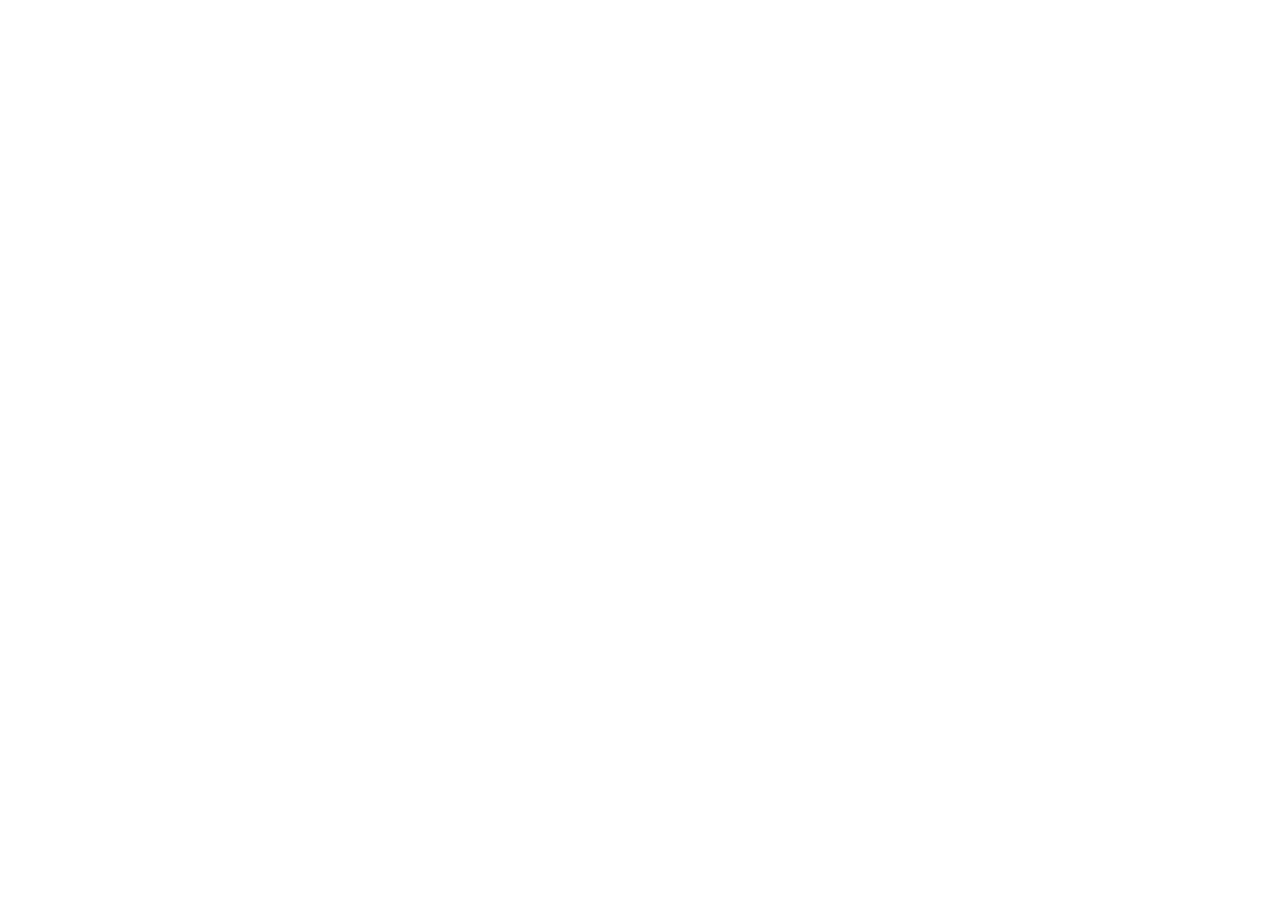
==== commit b50a1dfd: "site completo" ====
--- a/lgpd.html
+++ b/lgpd.html
@@ -3,6 +3,10 @@
 <head>
     <meta charset="UTF-8">
     <meta name="viewport" content="width=device-width, initial-scale=1.0">
+    <meta http-equiv="Content-Security-Policy" content="upgrade-insecure-requests">
+    <meta http-equiv="Strict-Transport-Security" content="max-age=31536000; includeSubDomains; preload">
+    <meta name="referrer" content="strict-origin-when-cross-origin">
+    <meta http-equiv="X-Content-Type-Options" content="nosniff">
     <title>LGPD - Seus Direitos - Grupo Elabore</title>
     <meta name="description" content="Conheça seus direitos sob a LGPD e como exercê-los na Grupo Elabore. Canal direto para solicitações de titulares de dados.">
     <meta name="robots" content="index, follow">
@@ -183,8 +187,12 @@
         }
     </style>
 <base target="_blank">
+<base target="_blank">
 </head>
 <body>
+    <!-- Forçar HTTPS -->
+    <script>(function(){if(location.protocol==='http:'&&location.hostname!=='localhost'&&!location.hostname.startsWith('127.')){location.href='https://'+location.host+location.pathname+location.search+location.hash;}})();</script>
+
     <!-- Navigation -->
     <nav class="navbar scrolled" id="navbar">
         <div class="nav-container">
